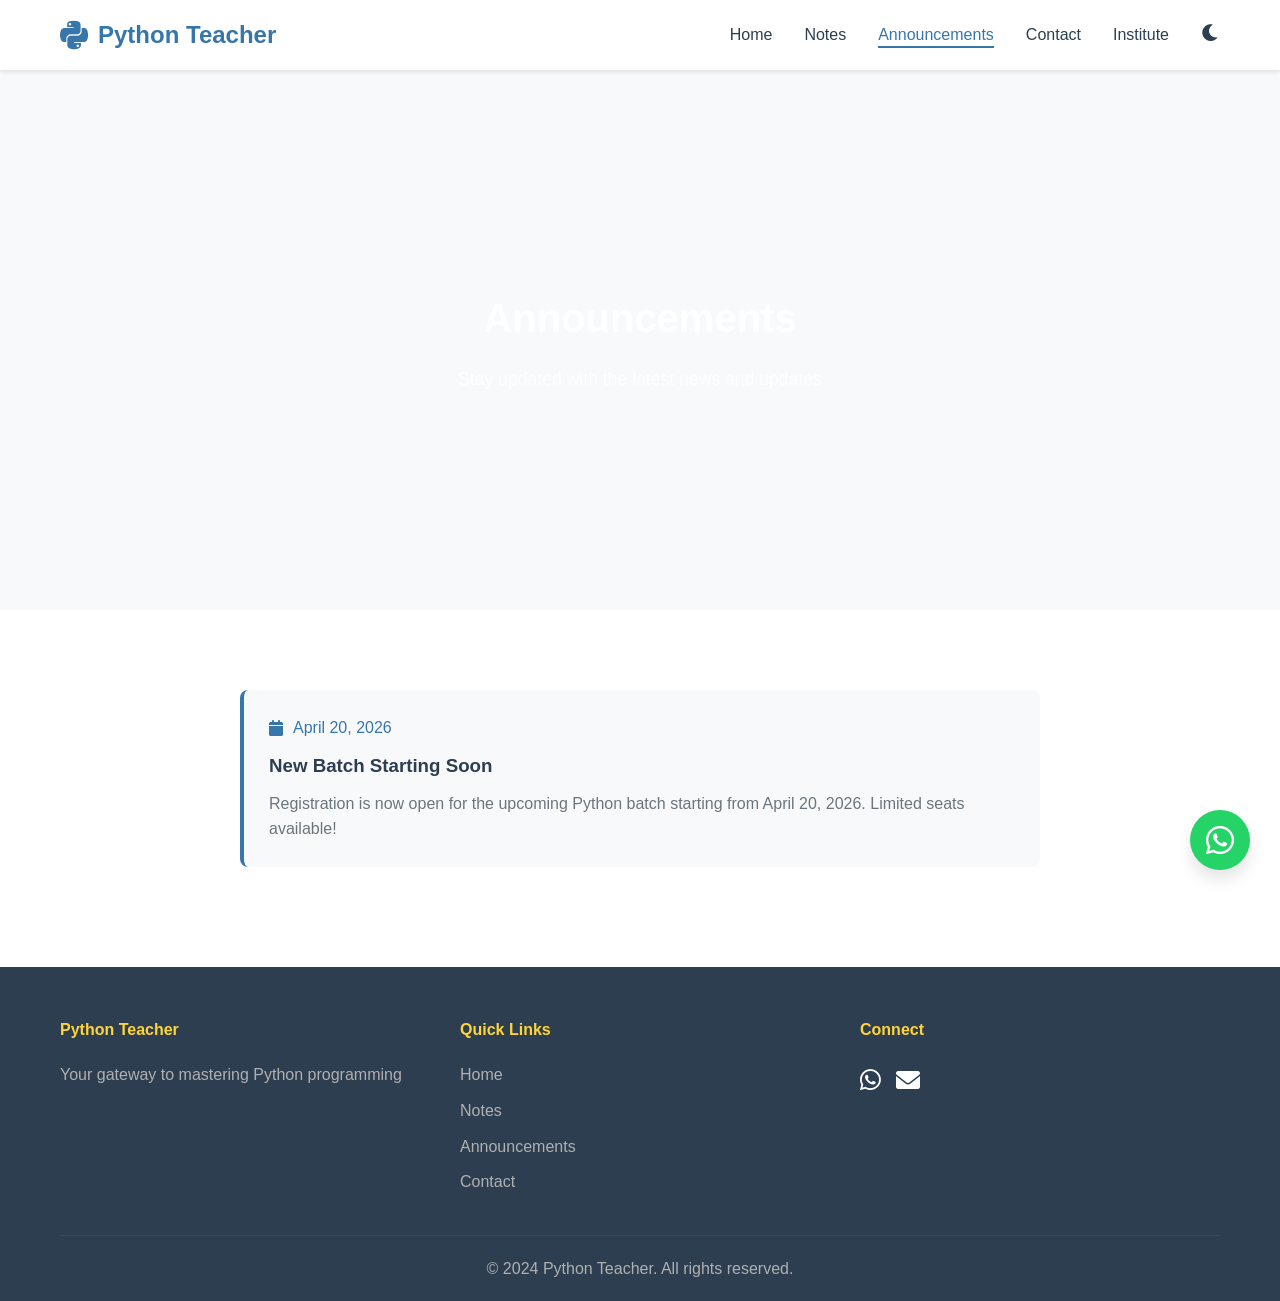
==== announcements.html @ 3500ff98 "All website uptodate" ====
<!DOCTYPE html>
<html lang="en">
<head>
    <meta charset="UTF-8">
    <meta name="viewport" content="width=device-width, initial-scale=1.0">
    <title>Announcements - Python Teacher</title>
    <link rel="stylesheet" href="styles.css">
    <link rel="stylesheet" href="https://cdnjs.cloudflare.com/ajax/libs/font-awesome/6.0.0/css/all.min.css">
</head>
<body>
    <!-- Navigation -->
    <nav class="navbar">
        <div class="nav-container">
            <div class="nav-logo">
                <i class="fab fa-python"></i>
                <span>Python Teacher</span>
            </div>
            <ul class="nav-menu">
                <li><a href="index.html" class="nav-link">Home</a></li>
                <li><a href="notes.html" class="nav-link">Notes</a></li>
                <li><a href="announcements.html" class="nav-link active">Announcements</a></li>
                <li><a href="contact.html" class="nav-link">Contact</a></li>
                <li><a href="institute.html" class="nav-link">Institute</a></li>
                <li>
                    <button class="dark-mode-toggle" id="darkModeToggle">
                        <i class="fas fa-moon"></i>
                    </button>
                </li>
            </ul>
            <div class="hamburger">
                <span></span>
                <span></span>
                <span></span>
            </div>
        </div>
    </nav>

    <!-- Page Header -->
    <section class="page-header">
        <div class="container">
            <h1>Announcements</h1>
            <p>Stay updated with the latest news and updates</p>
        </div>
    </section>

    <!-- Announcements Section -->
    <section class="announcements-section">
        <div class="container">
            <div class="announcements-list">
                <div class="announcement-item">
                    <div class="announcement-date">
                        <i class="fas fa-calendar"></i>
                        <span>April 20, 2026</span>
                    </div>
                    <div class="announcement-content">
                        <h3>New Batch Starting Soon</h3>
                        <p>Registration is now open for the upcoming Python batch starting from April 20, 2026. Limited seats available!</p>
                    </div>
                </div>
                <!--
                <div class="announcement-item">
                  <div class="announcement-date">
                        <i class="fas fa-calendar"></i>
                        <span>April 10, 2024</span>
                    </div>
                    <div class="announcement-content">
                        <h3>Weekend Workshop on Data Science</h3>
                        <p>Join our special weekend workshop on Python for Data Science on April 20-21. Topics include NumPy, Pandas, and Matplotlib.</p>
                    </div>
                </div>

                <div class="announcement-item">
                    <div class="announcement-date">
                        <i class="fas fa-calendar"></i>
                        <span>April 5, 2024</span>
                    </div>
                    <div class="announcement-content">
                        <h3>Mock Test Schedule</h3>
                        <p>Mock tests for the current batch will be conducted on April 18th. Please prepare accordingly and check your email for details.</p>
                    </div>
                </div>

                <div class="announcement-item">
                    <div class="announcement-date">
                        <i class="fas fa-calendar"></i>
                        <span>March 28, 2024</span>
                    </div>
                    <div class="announcement-content">
                        <h3>Python Project Competition</h3>
                        <p>Annual Python project competition announced. Submit your projects by April 30th. Exciting prizes to be won!</p>
                    </div>
                </div>

                <div class="announcement-item">
                    <div class="announcement-date">
                        <i class="fas fa-calendar"></i>
                        <span>March 20, 2024</span>
                    </div>
                    <div class="announcement-content">
                        <h3>New Study Materials Added</h3>
                        <p>Additional practice exercises and video tutorials have been added to the course materials. Check the Notes section.</p>
                    </div>
                </div>

                <div class="announcement-item">
                    <div class="announcement-date">
                        <i class="fas fa-calendar"></i>
                        <span>March 15, 2024</span>
                    </div>
                    <div class="announcement-content">
                        <h3>Class Schedule Update</h3>
                        <p>Due to upcoming holidays, the class schedule has been modified. New timings: Monday to Friday, 6:00 PM - 8:00 PM.</p>
                    </div>
                </div>

                <div class="announcement-item">
                    <div class="announcement-date">
                        <i class="fas fa-calendar"></i>
                        <span>March 10, 2024</span>
                    </div>
                    <div class="announcement-content">
                        <h3>Certificate Distribution</h3>
                        <p>Certificates for the completed batch will be distributed on March 25th. All students are requested to collect their certificates.</p>
                    </div>
                </div>

                <div class="announcement-item">
                    <div class="announcement-date">
                        <i class="fas fa-calendar"></i>
                        <span>March 5, 2024</span>
                    </div>
                    <div class="announcement-content">
                        <h3>WhatsApp Group Guidelines</h3>
                        <p>Please follow the group guidelines when posting in the WhatsApp study group. Only relevant queries and discussions allowed.</p>
                    </div>
                </div>
            -->
            </div>
        </div>
    </section>

    <!-- WhatsApp Floating Button -->
    <a href="https://wa.me/1234567890" class="whatsapp-float" target="_blank">
        <i class="fab fa-whatsapp"></i>
    </a>

    <!-- Footer -->
    <footer class="footer">
        <div class="container">
            <div class="footer-content">
                <div class="footer-section">
                    <h4>Python Teacher</h4>
                    <p>Your gateway to mastering Python programming</p>
                </div>
                <div class="footer-section">
                    <h4>Quick Links</h4>
                    <ul>
                        <li><a href="index.html">Home</a></li>
                        <li><a href="notes.html">Notes</a></li>
                        <li><a href="announcements.html">Announcements</a></li>
                        <li><a href="contact.html">Contact</a></li>
                    </ul>
                </div>
                <div class="footer-section">
                    <h4>Connect</h4>
                    <div class="social-links">
                        <a href="https://wa.me/1234567890" target="_blank">
                            <i class="fab fa-whatsapp"></i>
                        </a>
                        <a href="mailto:teacher@example.com">
                            <i class="fas fa-envelope"></i>
                        </a>
                    </div>
                </div>
            </div>
            <div class="footer-bottom">
                <p>&copy; 2024 Python Teacher. All rights reserved.</p>
            </div>
        </div>
    </footer>

    <script src="script.js"></script>
</body>
</html>
---- styles.css ----
/* CSS Variables */
:root {
    --primary-color: #3776ab;
    --secondary-color: #4b8bbe;
    --accent-color: #ffd43b;
    --text-dark: #2c3e50;
    --text-light: #6c757d;
    --bg-light: #f8f9fa;
    --bg-white: #ffffff;
    --border-color: #e9ecef;
    --shadow-sm: 0 2px 4px rgba(0,0,0,0.1);
    --shadow-md: 0 4px 6px rgba(0,0,0,0.1);
    --shadow-lg: 0 10px 15px rgba(0,0,0,0.1);
    --transition: all 0.3s ease;
}

/* Dark Mode Variables */
body.dark-mode {
    --primary-color: #4b8bbe;
    --secondary-color: #5ca0d2;
    --accent-color: #ffe066;
    --text-dark: #e9ecef;
    --text-light: #adb5bd;
    --bg-light: #1a1d23;
    --bg-white: #2d3748;
    --border-color: #4a5568;
    --shadow-sm: 0 2px 4px rgba(0,0,0,0.3);
    --shadow-md: 0 4px 6px rgba(0,0,0,0.3);
    --shadow-lg: 0 10px 15px rgba(0,0,0,0.3);
}

/* Reset and Base Styles */
* {
    margin: 0;
    padding: 0;
    box-sizing: border-box;
}

body {
    font-family: 'Segoe UI', Tahoma, Geneva, Verdana, sans-serif;
    line-height: 1.6;
    color: var(--text-dark);
    background-color: var(--bg-light);
    transition: var(--transition);
}

.container {
    max-width: 1200px;
    margin: 0 auto;
    padding: 0 20px;
}

/* Navigation */
.navbar {
    background-color: var(--bg-white);
    box-shadow: var(--shadow-sm);
    position: sticky;
    top: 0;
    z-index: 1000;
    transition: var(--transition);
}

.nav-container {
    max-width: 1200px;
    margin: 0 auto;
    padding: 0 20px;
    display: flex;
    justify-content: space-between;
    align-items: center;
    height: 70px;
}

.nav-logo {
    display: flex;
    align-items: center;
    font-size: 1.5rem;
    font-weight: bold;
    color: var(--primary-color);
}

.nav-logo i {
    margin-right: 10px;
    font-size: 2rem;
}

.nav-menu {
    display: flex;
    list-style: none;
    align-items: center;
    gap: 2rem;
}

.nav-link {
    text-decoration: none;
    color: var(--text-dark);
    font-weight: 500;
    transition: var(--transition);
    position: relative;
}

.nav-link:hover,
.nav-link.active {
    color: var(--primary-color);
}

.nav-link.active::after {
    content: '';
    position: absolute;
    bottom: -5px;
    left: 0;
    right: 0;
    height: 2px;
    background-color: var(--primary-color);
}

.dark-mode-toggle {
    background: none;
    border: none;
    font-size: 1.2rem;
    color: var(--text-dark);
    cursor: pointer;
    transition: var(--transition);
}

.dark-mode-toggle:hover {
    color: var(--primary-color);
}

.hamburger {
    display: none;
    flex-direction: column;
    cursor: pointer;
}

.hamburger span {
    width: 25px;
    height: 3px;
    background-color: var(--text-dark);
    margin: 3px 0;
    transition: var(--transition);
}

/* Hero Section */
.hero {
    position: relative;
    color: white;
    padding: 100px 0;
    text-align: center;
    min-height: 100vh;
    display: flex;
    align-items: center;
    justify-content: center;
    overflow: hidden;
}

.hero-slider {
    position: absolute;
    top: 0;
    left: 0;
    width: 100%;
    height: 100%;
    z-index: 1;
}

.hero-slide {
    position: absolute;
    top: 0;
    left: 0;
    width: 100%;
    height: 100%;
    background-size: cover;
    background-position: center;
    background-repeat: no-repeat;
    opacity: 0;
    transition: opacity 1.5s ease-in-out;
}

.hero-slide.active {
    opacity: 1;
}

.hero-overlay {
    position: absolute;
    top: 0;
    left: 0;
    width: 100%;
    height: 100%;
    background: rgba(0, 0, 0, 0.4);
    z-index: 2;
}

.hero-content {
    position: relative;
    z-index: 3;
    max-width: 800px;
    margin: 0 auto;
    padding: 0 20px;
}

.hero-title {
    font-size: 3rem;
    margin-bottom: 20px;
    animation: fadeInUp 1s ease;
}

.hero-subtitle {
    font-size: 1.2rem;
    margin-bottom: 40px;
    opacity: 0.9;
    animation: fadeInUp 1s ease 0.2s;
    animation-fill-mode: both;
}

.hero-buttons {
    display: flex;
    gap: 20px;
    justify-content: center;
    flex-wrap: wrap;
    animation: fadeInUp 1s ease 0.4s;
    animation-fill-mode: both;
}

/* Buttons */
.btn {
    display: inline-flex;
    align-items: center;
    gap: 10px;
    padding: 12px 24px;
    text-decoration: none;
    border-radius: 50px;
    font-weight: 500;
    transition: var(--transition);
    border: none;
    cursor: pointer;
    font-size: 1rem;
}

.btn-primary {
    background-color: var(--accent-color);
    color: var(--text-dark);
}

.btn-primary:hover {
    transform: translateY(-2px);
    box-shadow: var(--shadow-lg);
}

.btn-secondary {
    background-color: transparent;
    color: white;
    border: 2px solid white;
}

.btn-secondary:hover {
    background-color: white;
    color: var(--primary-color);
    transform: translateY(-2px);
}

/* Features Section */
.features {
    padding: 80px 0;
    background-color: var(--bg-white);
}

.section-title {
    text-align: center;
    font-size: 2.5rem;
    margin-bottom: 60px;
    color: var(--text-dark);
}

.features-grid {
    display: grid;
    grid-template-columns: repeat(auto-fit, minmax(300px, 1fr));
    gap: 30px;
}

.feature-card {
    background-color: var(--bg-light);
    padding: 40px 30px;
    border-radius: 15px;
    text-align: center;
    transition: var(--transition);
    border: 1px solid var(--border-color);
}

.feature-card:hover {
    transform: translateY(-10px);
    box-shadow: var(--shadow-lg);
    border-color: var(--primary-color);
}

.feature-icon {
    font-size: 3rem;
    color: var(--primary-color);
    margin-bottom: 20px;
}

.feature-card h3 {
    font-size: 1.5rem;
    margin-bottom: 15px;
    color: var(--text-dark);
}

.feature-card p {
    color: var(--text-light);
    line-height: 1.6;
}

/* Page Header */
.page-header {
    position: relative;
    color: white;
    padding: 80px 0;
    text-align: center;
    min-height: 60vh;
    display: flex;
    align-items: center;
    justify-content: center;
    overflow: hidden;
    background: linear-gradient(135deg, #3776ab);
}

.institute-slider {
    position: absolute;
    top: 0;
    left: 0;
    width: 100%;
    height: 100%;
    z-index: 1;
}

.institute-slide {
    position: absolute;
    top: 0;
    left: 0;
    width: 100%;
    height: 100%;
    background-size: cover;
    background-position: center;
    background-repeat: no-repeat;
    opacity: 0;
    transition: opacity 1.2s ease-in-out;
}

.institute-slide.active {
    opacity: 1;
}

.institute-overlay {
    position: absolute;
    top: 0;
    left: 0;
    width: 100%;
    height: 100%;
    background: rgba(0, 0, 0, 0.2);
    z-index: 2;
}

.slider-dots {
    position: absolute;
    bottom: 30px;
    left: 50%;
    transform: translateX(-50%);
    display: flex;
    gap: 12px;
    z-index: 4;
}

.dot {
    width: 12px;
    height: 12px;
    border-radius: 50%;
    background-color: rgba(255, 255, 255, 0.5);
    cursor: pointer;
    transition: all 0.3s ease;
    border: 2px solid rgba(255, 255, 255, 0.8);
}

.dot.active,
.dot:hover {
    background-color: white;
    transform: scale(1.2);
}

.page-header .container {
    position: relative;
    z-index: 3;
}

.page-header h1 {
    font-size: 2.5rem;
    margin-bottom: 15px;
}

.page-header p {
    font-size: 1.1rem;
    opacity: 0.9;
}

/* Notes Section */
.notes-section {
    padding: 80px 0;
    background-color: var(--bg-white);
}

.notes-grid {
    display: grid;
    grid-template-columns: repeat(auto-fit, minmax(200px, 1fr));
    gap: 25px;
}

.note-card {
    background-color: var(--bg-light);
    border: 2px solid var(--border-color);
    border-radius: 15px;
    padding: 30px 20px;
    text-align: center;
    cursor: pointer;
    transition: var(--transition);
    aspect-ratio: 1;
    display: flex;
    flex-direction: column;
    justify-content: center;
    align-items: center;
}

.note-card:hover {
    transform: translateY(-5px);
    box-shadow: var(--shadow-md);
    border-color: var(--primary-color);
    background-color: var(--primary-color);
    color: white;
}

.note-card:hover .note-number,
.note-card:hover .note-title,
.note-card:hover .note-icon {
    color: white;
}

.note-number {
    font-size: 1.2rem;
    font-weight: bold;
    color: var(--primary-color);
    margin-bottom: 10px;
}

.note-title {
    font-size: 1rem;
    color: var(--text-dark);
    margin-bottom: 15px;
    font-weight: 500;
}

.note-icon {
    font-size: 2rem;
    color: var(--accent-color);
}

/* Announcements Section */
.announcements-section {
    padding: 80px 0;
    background-color: var(--bg-white);
}

.announcements-list {
    max-width: 800px;
    margin: 0 auto;
}

.announcement-item {
    background-color: var(--bg-light);
    border-left: 4px solid var(--primary-color);
    padding: 25px;
    margin-bottom: 20px;
    border-radius: 8px;
    transition: var(--transition);
}

.announcement-item:hover {
    transform: translateX(10px);
    box-shadow: var(--shadow-md);
}

.announcement-date {
    display: flex;
    align-items: center;
    gap: 10px;
    color: var(--primary-color);
    font-weight: 500;
    margin-bottom: 10px;
}

.announcement-content h3 {
    color: var(--text-dark);
    margin-bottom: 10px;
}

.announcement-content p {
    color: var(--text-light);
    line-height: 1.6;
}

/* Contact Section */
.contact-section {
    padding: 80px 0;
    background-color: var(--bg-white);
}

.contact-content {
    display: grid;
    grid-template-columns: 1fr 1fr;
    gap: 60px;
    align-items: start;
}

.contact-info h2 {
    color: var(--text-dark);
    margin-bottom: 20px;
}

.contact-info p {
    color: var(--text-light);
    margin-bottom: 40px;
    line-height: 1.6;
}

.contact-items {
    display: flex;
    flex-direction: column;
    gap: 30px;
}

.contact-item {
    display: flex;
    align-items: flex-start;
    gap: 20px;
}

.contact-icon {
    background-color: var(--primary-color);
    color: white;
    width: 50px;
    height: 50px;
    border-radius: 50%;
    display: flex;
    align-items: center;
    justify-content: center;
    font-size: 1.2rem;
    flex-shrink: 0;
}

.contact-details h3 {
    color: var(--text-dark);
    margin-bottom: 10px;
}

.contact-details a {
    color: var(--primary-color);
    text-decoration: none;
    display: block;
    margin-bottom: 5px;
}

.contact-details a:hover {
    text-decoration: underline;
}

.contact-details p {
    color: var(--text-light);
}

/* Contact Form */
.contact-form {
    background-color: var(--bg-light);
    padding: 40px;
    border-radius: 15px;
}

.contact-form h2 {
    color: var(--text-dark);
    margin-bottom: 30px;
}

.form-group {
    margin-bottom: 25px;
}

.form-group label {
    display: block;
    margin-bottom: 8px;
    color: var(--text-dark);
    font-weight: 500;
}

.form-group input,
.form-group select,
.form-group textarea {
    width: 100%;
    padding: 12px 15px;
    border: 1px solid var(--border-color);
    border-radius: 8px;
    font-size: 1rem;
    background-color: var(--bg-white);
    color: var(--text-dark);
    transition: var(--transition);
}

.form-group input:focus,
.form-group select:focus,
.form-group textarea:focus {
    outline: none;
    border-color: var(--primary-color);
    box-shadow: 0 0 0 3px rgba(55, 118, 171, 0.1);
}

/* Institute Section */
.institute-section {
    padding: 80px 0;
    background-color: var(--bg-white);
}

.institute-grid {
    display: grid;
    grid-template-columns: repeat(auto-fit, minmax(350px, 1fr));
    gap: 30px;
}

.institute-card {
    background-color: var(--bg-light);
    border-radius: 15px;
    overflow: hidden;
    transition: var(--transition);
    border: 1px solid var(--border-color);
}

.institute-card:hover {
    transform: translateY(-5px);
    box-shadow: var(--shadow-lg);
}

.card-header {
    background-color: var(--primary-color);
    color: white;
    padding: 20px;
    display: flex;
    align-items: center;
    gap: 15px;
}

.card-header i {
    font-size: 1.5rem;
}

.card-header h2 {
    font-size: 1.3rem;
}

.card-content {
    padding: 25px;
}

.card-content ul {
    list-style: none;
    margin-top: 15px;
}

.card-content ul li {
    padding: 8px 0;
    border-bottom: 1px solid var(--border-color);
    color: var(--text-light);
}

.card-content ul li:last-child {
    border-bottom: none;
}

.card-content address {
    font-style: normal;
    line-height: 1.8;
    color: var(--text-light);
}

.map-button-container {
    text-align: center;
    margin-top: 20px;
}

.map-button-container .btn {
    display: inline-flex;
    align-items: center;
    gap: 10px;
    text-decoration: none;
    padding: 12px 24px;
    border-radius: 50px;
    font-weight: 500;
    transition: var(--transition);
    border: none;
    cursor: pointer;
    font-size: 1rem;
    background-color: var(--accent-color);
    color: var(--text-dark);
}

.map-button-container .btn:hover {
    transform: translateY(-2px);
    box-shadow: var(--shadow-lg);
}

.timing-schedule {
    display: flex;
    flex-direction: column;
    gap: 20px;
}

.timing-item {
    padding-bottom: 15px;
    border-bottom: 1px solid var(--border-color);
}

.timing-item:last-child {
    border-bottom: none;
}

.timing-item strong {
    color: var(--text-dark);
    display: block;
    margin-bottom: 5px;
}

.timing-item p {
    color: var(--text-light);
}

.contact-grid {
    display: grid;
    grid-template-columns: 1fr 1fr;
    gap: 20px;
}

.contact-item {
    display: flex;
    align-items: center;
    gap: 15px;
}

.contact-item i {
    color: var(--primary-color);
    font-size: 1.2rem;
    width: 20px;
}

.contact-item div {
    flex: 1;
}

.contact-item strong {
    color: var(--text-dark);
    display: block;
    margin-bottom: 5px;
}

.contact-item a {
    color: var(--primary-color);
    text-decoration: none;
}

.contact-item a:hover {
    text-decoration: underline;
}

.facilities-grid {
    display: grid;
    grid-template-columns: repeat(2, 1fr);
    gap: 15px;
}

.facility-item {
    display: flex;
    align-items: center;
    gap: 10px;
    padding: 10px;
    background-color: var(--bg-white);
    border-radius: 8px;
}

.facility-item i {
    color: var(--primary-color);
    font-size: 1.1rem;
}

.facility-item span {
    color: var(--text-dark);
}

.courses-list {
    display: flex;
    flex-direction: column;
    gap: 15px;
}

.course-item {
    padding: 15px;
    background-color: var(--bg-white);
    border-radius: 8px;
    border-left: 3px solid var(--primary-color);
}

.course-item h4 {
    color: var(--text-dark);
    margin-bottom: 5px;
}

.course-item p {
    color: var(--text-light);
    font-size: 0.9rem;
}

/* WhatsApp Floating Button */
.whatsapp-float {
    position: fixed;
    bottom: 30px;
    right: 30px;
    background-color: #25d366;
    color: white;
    width: 60px;
    height: 60px;
    border-radius: 50%;
    display: flex;
    align-items: center;
    justify-content: center;
    font-size: 2rem;
    text-decoration: none;
    box-shadow: var(--shadow-lg);
    transition: var(--transition);
    z-index: 1000;
}

.whatsapp-float:hover {
    transform: scale(1.1);
    box-shadow: 0 15px 25px rgba(37, 211, 102, 0.3);
}

/* Footer */
.footer {
    background-color: var(--text-dark);
    color: white;
    padding: 50px 0 20px;
}

.footer-content {
    display: grid;
    grid-template-columns: repeat(auto-fit, minmax(250px, 1fr));
    gap: 40px;
    margin-bottom: 30px;
}

.footer-section h4 {
    margin-bottom: 20px;
    color: var(--accent-color);
}

.footer-section p {
    color: #b0b0b0;
    line-height: 1.6;
}

.footer-section ul {
    list-style: none;
}

.footer-section ul li {
    margin-bottom: 10px;
}

.footer-section ul li a {
    color: #b0b0b0;
    text-decoration: none;
    transition: var(--transition);
}

.footer-section ul li a:hover {
    color: var(--accent-color);
}

.social-links {
    display: flex;
    gap: 15px;
}

.social-links a {
    color: white;
    font-size: 1.5rem;
    transition: var(--transition);
}

.social-links a:hover {
    color: var(--accent-color);
    transform: translateY(-3px);
}

.footer-bottom {
    text-align: center;
    padding-top: 20px;
    border-top: 1px solid #444;
    color: #b0b0b0;
}

/* Animations */
@keyframes fadeInUp {
    from {
        opacity: 0;
        transform: translateY(30px);
    }
    to {
        opacity: 1;
        transform: translateY(0);
    }
}

/* Responsive Design */
@media (max-width: 768px) {
    .hamburger {
        display: flex;
    }

    .nav-menu {
        position: fixed;
        left: -100%;
        top: 70px;
        flex-direction: column;
        background-color: var(--bg-white);
        width: 100%;
        text-align: center;
        transition: 0.3s;
        box-shadow: var(--shadow-md);
        padding: 20px 0;
        gap: 0;
    }

    .nav-menu.active {
        left: 0;
    }

    .nav-menu li {
        margin: 15px 0;
    }

    .hero {
        padding: 80px 0;
        min-height: 70vh;
    }

    .hero-title {
        font-size: 2rem;
    }

    .hero-subtitle {
        font-size: 1rem;
    }

    .hero-buttons {
        flex-direction: column;
        align-items: center;
    }

    .features-grid {
        grid-template-columns: 1fr;
    }

    .notes-grid {
        grid-template-columns: repeat(auto-fit, minmax(150px, 1fr));
        gap: 15px;
    }

    .contact-content {
        grid-template-columns: 1fr;
        gap: 40px;
    }

    .institute-grid {
        grid-template-columns: 1fr;
    }

    .contact-grid {
        grid-template-columns: 1fr;
    }

    .facilities-grid {
        grid-template-columns: 1fr;
    }

    .footer-content {
        grid-template-columns: 1fr;
        text-align: center;
    }

    .social-links {
        justify-content: center;
    }

    .whatsapp-float {
        bottom: 20px;
        right: 20px;
        width: 50px;
        height: 50px;
        font-size: 1.5rem;
    }
}

@media (max-width: 480px) {
    .container {
        padding: 0 15px;
    }

    .hero {
        padding: 60px 0;
        min-height: 60vh;
    }

    .page-header {
        padding: 60px 0;
        min-height: 50vh;
    }

    .slider-dots {
        bottom: 20px;
        gap: 8px;
    }

    .dot {
        width: 10px;
        height: 10px;
    }

    .features,
    .notes-section,
    .announcements-section,
    .contact-section,
    .institute-section {
        padding: 60px 0;
    }

    .section-title {
        font-size: 2rem;
    }

    .page-header h1 {
        font-size: 2rem;
    }

    .contact-form {
        padding: 30px 20px;
    }

    .card-content {
        padding: 20px 15px;
    }
}
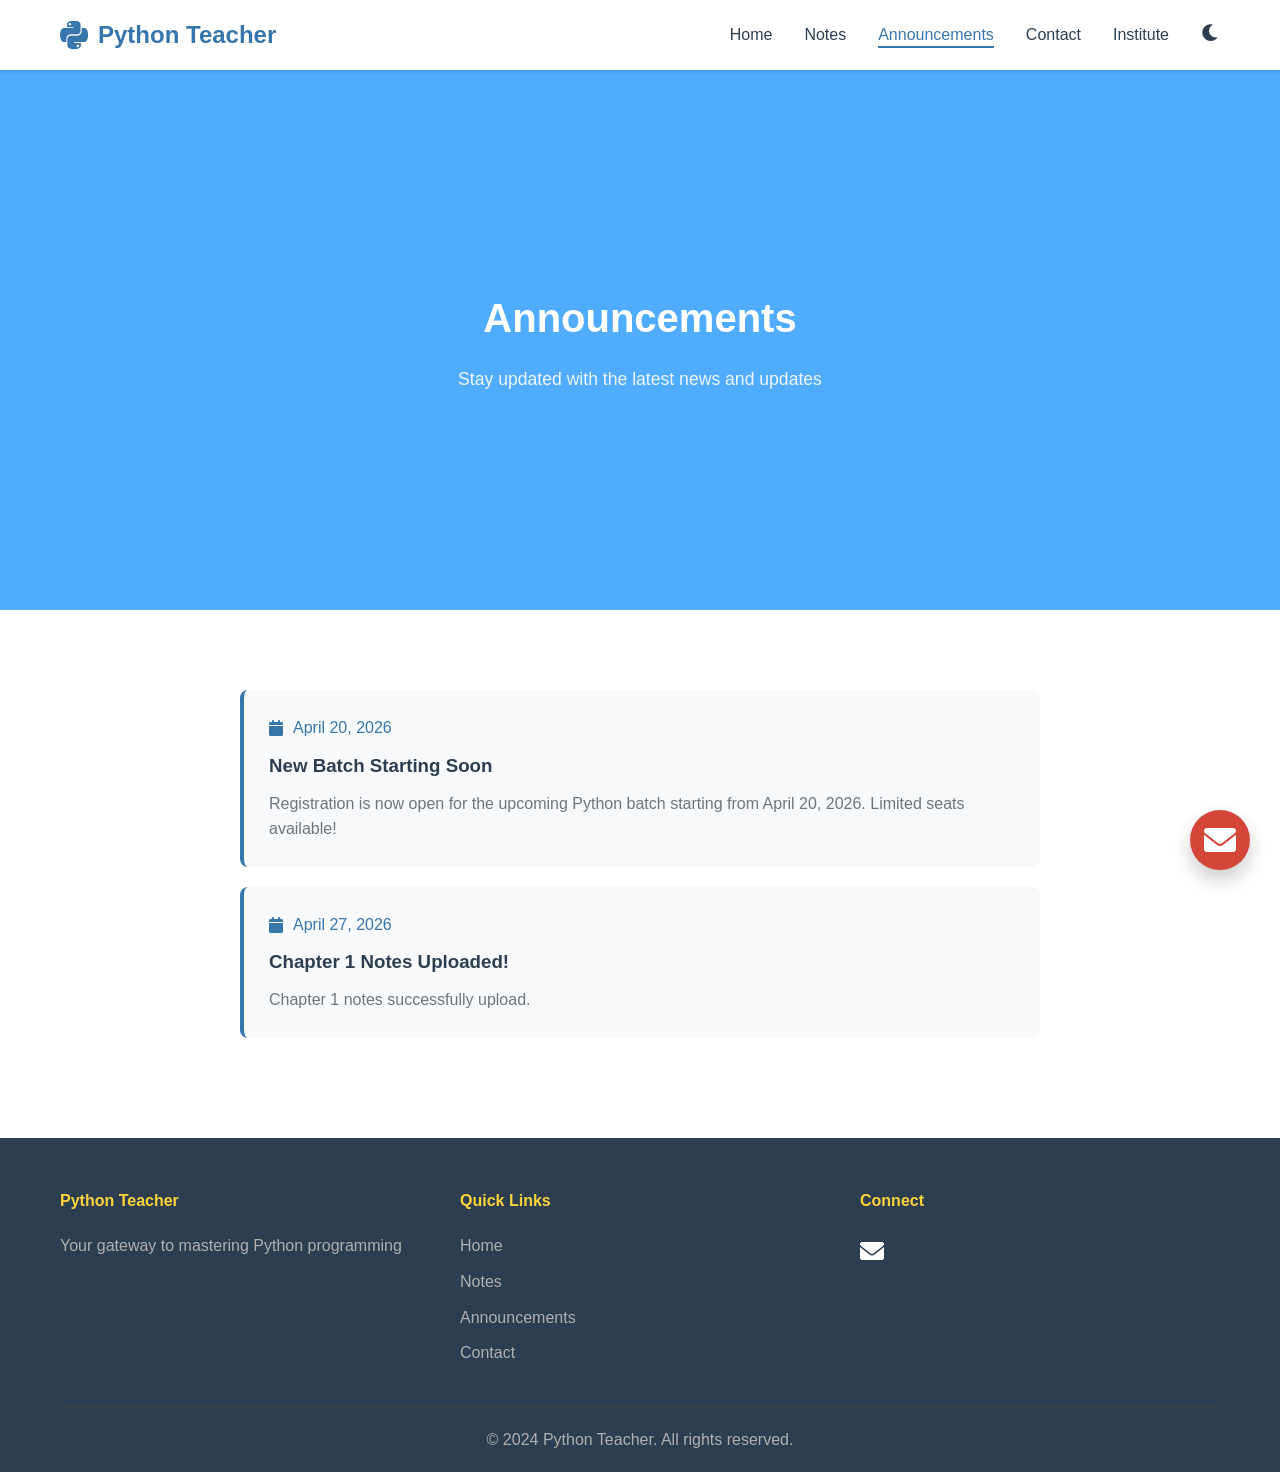
==== commit 5007ba68: "Chapter 1 notes update" ====
--- a/announcements.html
+++ b/announcements.html
@@ -57,18 +57,18 @@
                         <p>Registration is now open for the upcoming Python batch starting from April 20, 2026. Limited seats available!</p>
                     </div>
                 </div>
-                <!--
+                
                 <div class="announcement-item">
                   <div class="announcement-date">
                         <i class="fas fa-calendar"></i>
-                        <span>April 10, 2024</span>
+                        <span>April 27, 2026</span>
                     </div>
                     <div class="announcement-content">
-                        <h3>Weekend Workshop on Data Science</h3>
-                        <p>Join our special weekend workshop on Python for Data Science on April 20-21. Topics include NumPy, Pandas, and Matplotlib.</p>
+                        <h3>Chapter 1 Notes Uploaded!</h3>
+                        <p>Chapter 1 notes successfully upload.</p>
                     </div>
                 </div>
-
+<!--
                 <div class="announcement-item">
                     <div class="announcement-date">
                         <i class="fas fa-calendar"></i>
@@ -140,8 +140,8 @@
     </section>
 
     <!-- WhatsApp Floating Button -->
-    <a href="https://wa.me/1234567890" class="whatsapp-float" target="_blank">
-        <i class="fab fa-whatsapp"></i>
+    <a href="https://mail.google.com/mail/?view=cm&fs=1&to=arvinddhage35@gmail.com" class="whatsapp-float" target="_blank">
+        <i class="fas fa-envelope"></i>
     </a>
 
     <!-- Footer -->
@@ -164,10 +164,8 @@
                 <div class="footer-section">
                     <h4>Connect</h4>
                     <div class="social-links">
-                        <a href="https://wa.me/1234567890" target="_blank">
-                            <i class="fab fa-whatsapp"></i>
-                        </a>
-                        <a href="mailto:teacher@example.com">
+                        
+                        <a href="https://mail.google.com/mail/?view=cm&fs=1&to=arvinddhage35@gmail.com">
                             <i class="fas fa-envelope"></i>
                         </a>
                     </div>
--- a/styles.css
+++ b/styles.css
@@ -311,6 +311,7 @@
 /* Page Header */
 .page-header {
     position: relative;
+    background-color: #4facfe;
     color: white;
     padding: 80px 0;
     text-align: center;
@@ -319,7 +320,47 @@
     align-items: center;
     justify-content: center;
     overflow: hidden;
-    background: linear-gradient(135deg, #3776ab);
+}
+
+.contact-slider {
+    position: absolute;
+    top: 0;
+    left: 0;
+    width: 100%;
+    height: 100%;
+    z-index: 1;
+}
+
+.contact-slide {
+    position: absolute;
+    top: 0;
+    left: 0;
+    width: 100%;
+    height: 100%;
+    background-size: cover;
+    background-position: center;
+    background-repeat: no-repeat;
+    opacity: 0;
+    transition: opacity 1.2s ease-in-out;
+}
+
+.contact-slide.active {
+    opacity: 1;
+}
+
+.contact-overlay {
+    position: absolute;
+    top: 0;
+    left: 0;
+    width: 100%;
+    height: 100%;
+    background: rgba(0, 0, 0, 0.3);
+    z-index: 2;
+}
+
+.page-header .container {
+    position: relative;
+    z-index: 3;
 }
 
 .institute-slider {
@@ -823,7 +864,7 @@
     position: fixed;
     bottom: 30px;
     right: 30px;
-    background-color: #25d366;
+    background-color: #d44638; /* Gmail red */
     color: white;
     width: 60px;
     height: 60px;
@@ -833,14 +874,14 @@
     justify-content: center;
     font-size: 2rem;
     text-decoration: none;
-    box-shadow: var(--shadow-lg);
-    transition: var(--transition);
+    box-shadow: 0 10px 20px rgba(0,0,0,0.2);
+    transition: 0.3s;
     z-index: 1000;
 }
 
 .whatsapp-float:hover {
     transform: scale(1.1);
-    box-shadow: 0 15px 25px rgba(37, 211, 102, 0.3);
+    box-shadow: 0 15px 25px rgba(212, 70, 56, 0.4);
 }
 
 /* Footer */
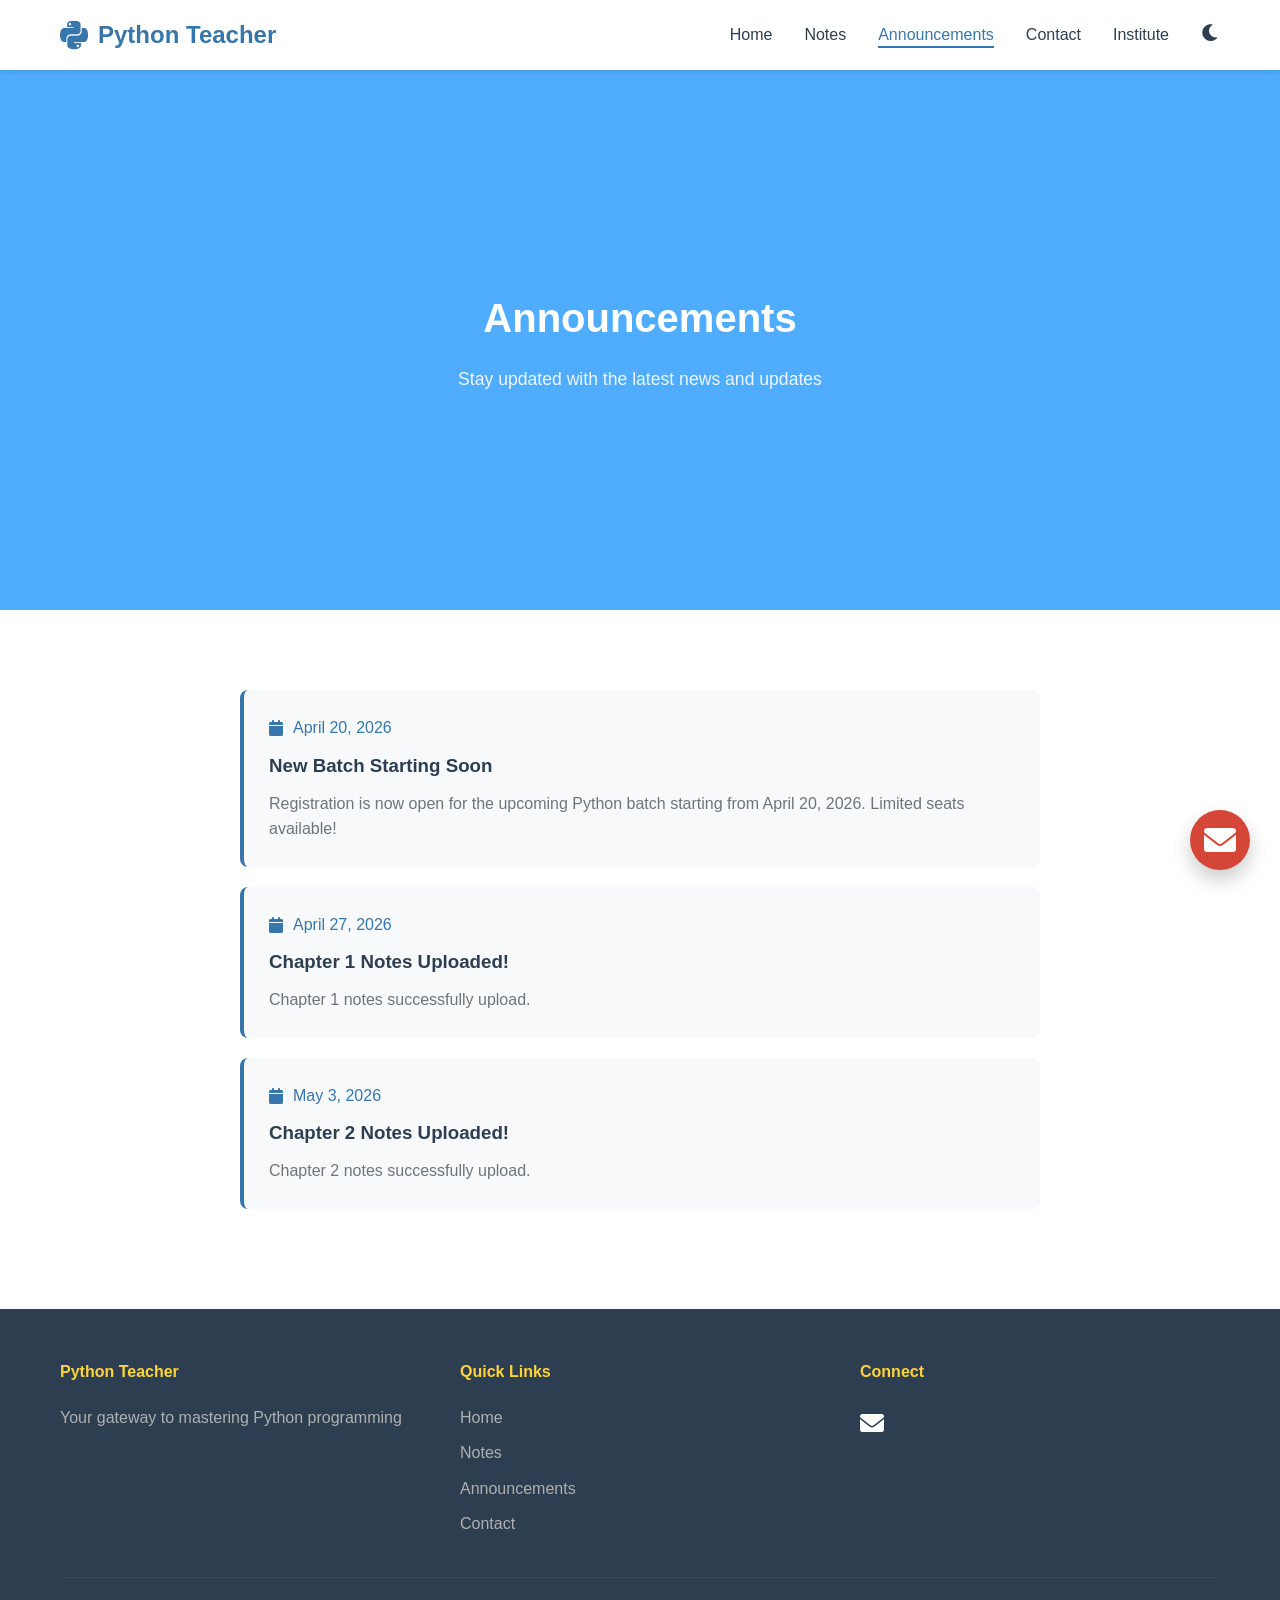
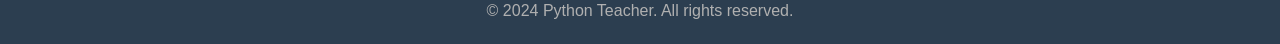
==== commit dbe92b49: "Chapter 2" ====
--- a/announcements.html
+++ b/announcements.html
@@ -68,18 +68,18 @@
                         <p>Chapter 1 notes successfully upload.</p>
                     </div>
                 </div>
-<!--
+
                 <div class="announcement-item">
                     <div class="announcement-date">
                         <i class="fas fa-calendar"></i>
-                        <span>April 5, 2024</span>
+                        <span>May 3, 2026</span>
                     </div>
                     <div class="announcement-content">
-                        <h3>Mock Test Schedule</h3>
-                        <p>Mock tests for the current batch will be conducted on April 18th. Please prepare accordingly and check your email for details.</p>
+                        <h3>Chapter 2 Notes Uploaded!</h3>
+                        <p>Chapter 2 notes successfully upload.</p>
                     </div>
                 </div>
-
+<!--
                 <div class="announcement-item">
                     <div class="announcement-date">
                         <i class="fas fa-calendar"></i>
